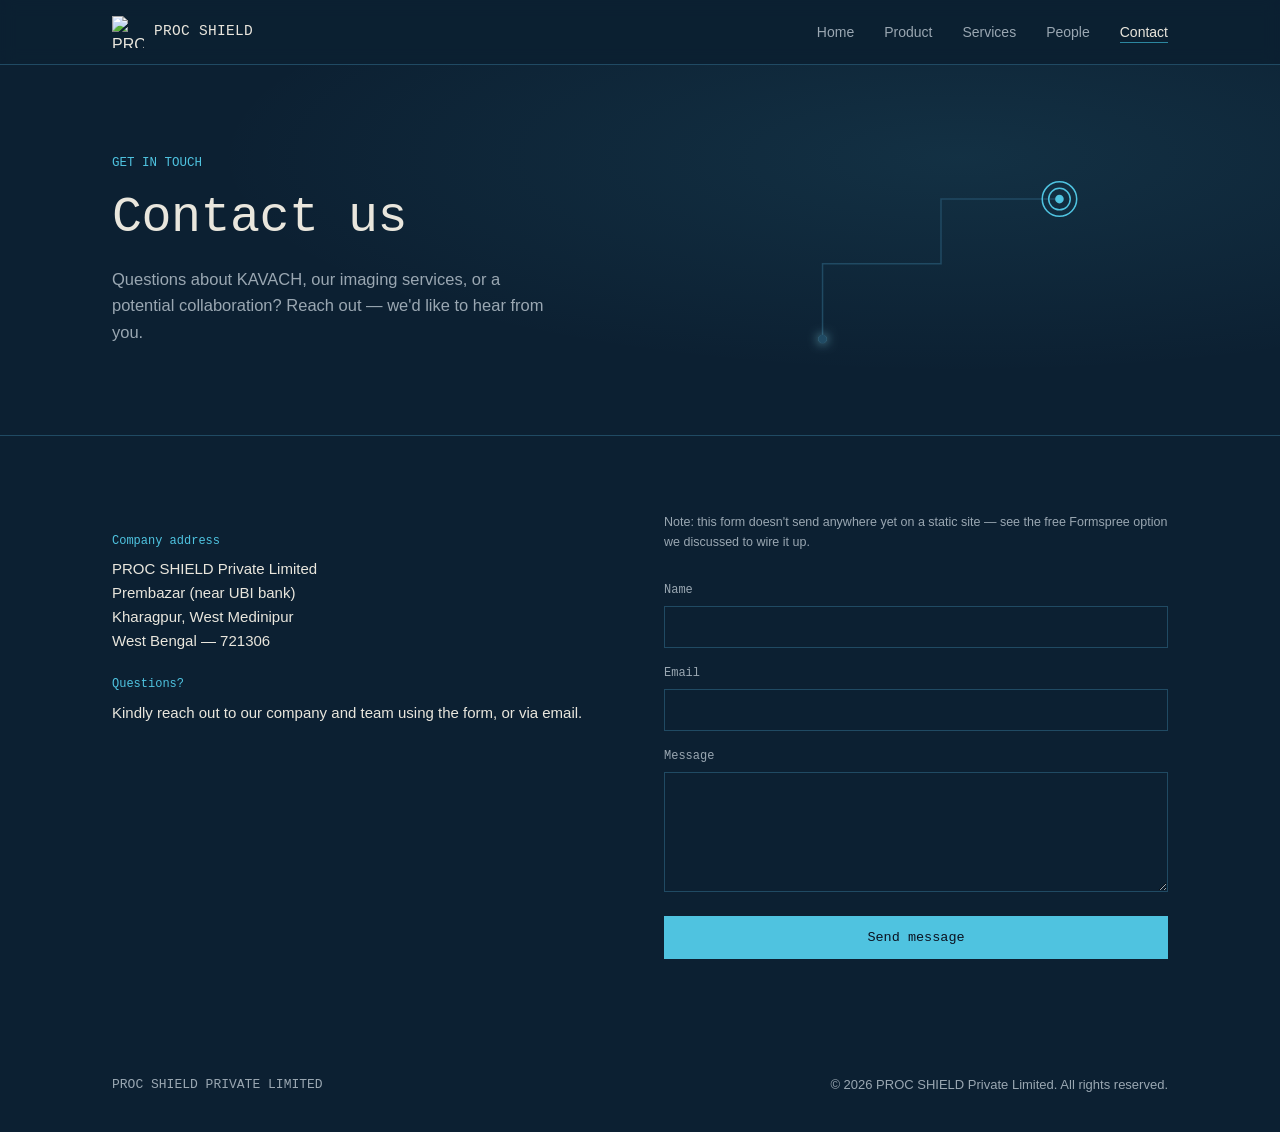
==== contact.html @ fbb2e70f "Add files via upload" ====
<!DOCTYPE html>
<html lang="en">
<head>
<meta charset="UTF-8">
<meta name="viewport" content="width=device-width, initial-scale=1.0">
<title>Contact — PROC SHIELD Private Limited</title>
<meta name="description" content="Get in touch with PROC SHIELD Private Limited, Kharagpur, West Bengal.">
<link rel="stylesheet" href="style.css">
</head>
<body class="page-contact">

<header>
  <nav class="wrap">
    <a href="index.html" class="logo"><img src="images/logo.jpg" alt="PROC SHIELD logo"><span>PROC&nbsp;SHIELD</span></a>
    <button class="navtoggle" id="navToggle" aria-expanded="false" aria-controls="navlinks">MENU</button>
    <ul class="navlinks" id="navlinks">
      <li><a href="index.html">Home</a></li>
      <li><a href="product.html">Product</a></li>
      <li><a href="services.html">Services</a></li>
      <li><a href="people.html">People</a></li>
      <li><a href="contact.html" class="active">Contact</a></li>
    </ul>
  </nav>
</header>

<main>

  <section class="hero" aria-label="Contact introduction" style="padding-bottom:60px;">
    <div class="hero-bg" aria-hidden="true"></div>
    <div class="wrap hero-grid">
      <div>
        <p class="eyebrow">GET IN TOUCH</p>
        <h1 class="headline">Contact us</h1>
        <p class="lede">Questions about KAVACH, our imaging services, or a potential collaboration? Reach out &mdash; we'd like to hear from you.</p>
      </div>
      <div class="hero-visual" aria-hidden="true">
        <svg viewBox="0 0 260 200" xmlns="http://www.w3.org/2000/svg" style="width:100%;height:auto;max-width:280px;margin:0 auto;display:block;">
          <path class="ct-trace" d="M20 170 L20 100 L130 100 L130 40 L240 40"/>
          <circle class="ct-dot" r="3.4" style="offset-path: path('M20 170 L20 100 L130 100 L130 40 L240 40');"/>
          <circle class="breathe" cx="240" cy="40" r="10"/>
          <circle class="breathe" cx="240" cy="40" r="16"/>
          <circle cx="240" cy="40" r="4" fill="var(--accent)"/>
          <circle cx="20" cy="170" r="4" fill="var(--panel-line)"/>
        </svg>
      </div>
    </div>
  </section>

  <section aria-label="Contact details" style="border-bottom:none;">
    <div class="wrap">
      <div class="contact-grid">
        <div class="reveal">
          <dl class="contact-info">
            <dt>Company address</dt>
            <dd>PROC SHIELD Private Limited<br>Prembazar (near UBI bank)<br>Kharagpur, West Medinipur<br>West Bengal &mdash; 721306</dd>
            <dt>Questions?</dt>
            <dd>Kindly reach out to our company and team using the form, or via email.</dd>
          </dl>
        </div>
        <form class="reveal" onsubmit="return false;">
          <p class="form-note">Note: this form doesn't send anywhere yet on a static site &mdash; see the free Formspree option we discussed to wire it up.</p>
          <div>
            <label for="name">Name</label>
            <input id="name" name="name" type="text" required>
          </div>
          <div>
            <label for="email">Email</label>
            <input id="email" name="email" type="email" required>
          </div>
          <div>
            <label for="message">Message</label>
            <textarea id="message" name="message" required></textarea>
          </div>
          <button type="submit" class="btn primary" style="cursor:pointer;">Send message</button>
        </form>
      </div>
    </div>
  </section>

</main>

<footer>
  <div class="wrap">
    <span class="flogo">PROC SHIELD PRIVATE LIMITED</span>
    <p>&copy; <span id="year"></span> PROC SHIELD Private Limited. All rights reserved.</p>
  </div>
</footer>

<script src="script.js"></script>
</body>
</html>
---- style.css ----
/* =========================================================
   PROC SHIELD — shared stylesheet
   Each page sets its own --bg / --panel / --accent variables
   via a body class (see bottom of this file) so every page
   keeps the same layout but reads as a distinct navy shade
   with its own accent color and its own hero animation.
   ========================================================= */

:root{
  --ink: #E9E6DD;
  --ink-dim: #9AA7B2;
  --radius: 2px;
  --mono: 'IBM Plex Mono', 'Space Mono', 'Courier New', monospace;
  --sans: 'Inter', -apple-system, BlinkMacSystemFont, 'Segoe UI', sans-serif;

  /* default (overridden per page below) */
  --bg: #0B1B2E;
  --panel: #12233A;
  --panel-line: #24384f;
  --accent: #C9A15A;
  --accent-dim: #8a733f;
  --signal: #5FB6D9;
}

*{ box-sizing: border-box; }
html{ scroll-behavior: smooth; }
body{
  margin:0;
  background: var(--bg);
  color: var(--ink);
  font-family: var(--sans);
  line-height: 1.6;
  -webkit-font-smoothing: antialiased;
  transition: background .3s ease;
}

@media (prefers-reduced-motion: reduce){
  *{ animation-duration: 0.001ms !important; animation-iteration-count: 1 !important; transition-duration: 0.001ms !important; scroll-behavior: auto !important; }
}

a{ color: inherit; }
img{ max-width: 100%; display:block; }
:focus-visible{ outline: 2px solid var(--signal); outline-offset: 3px; }

.wrap{ max-width: 1120px; margin: 0 auto; padding: 0 32px; }

/* ---------- fiducial corner marks (chip alignment marks) ---------- */
.die{ position: relative; border: 1px solid var(--panel-line); background: var(--panel); }
.die::before, .die::after, .die .corner-br, .die .corner-bl{
  content:""; position:absolute; width: 14px; height: 14px;
  border: 1.5px solid var(--accent-dim);
}
.die::before{ top:-1px; left:-1px; border-right:none; border-bottom:none; }
.die::after{ top:-1px; right:-1px; border-left:none; border-bottom:none; }
.die .corner-bl{ bottom:-1px; left:-1px; border-right:none; border-top:none; }
.die .corner-br{ bottom:-1px; right:-1px; border-left:none; border-top:none; }

/* ---------- nav ---------- */
header{
  position: sticky; top:0; z-index: 40;
  background: color-mix(in srgb, var(--bg) 88%, transparent);
  backdrop-filter: blur(8px);
  border-bottom: 1px solid var(--panel-line);
}
nav.wrap{ display:flex; align-items:center; justify-content:space-between; padding-top: 16px; padding-bottom: 16px; }
.logo{ display:flex; align-items:center; gap:10px; text-decoration:none; color: var(--ink); }
.logo img{ height: 32px; width: 32px; object-fit: contain; }
.logo span{ font-family: var(--mono); font-size: 14.5px; letter-spacing:0.02em; }
.navlinks{ display:flex; gap: 30px; list-style:none; margin:0; padding:0; }
.navlinks a{ font-size: 14px; text-decoration:none; color: var(--ink-dim); transition: color .2s ease; padding-bottom:2px; border-bottom: 1px solid transparent; }
.navlinks a:hover, .navlinks a.active{ color: var(--ink); border-bottom-color: var(--accent-dim); }
.navtoggle{ display:none; background:none; border:1px solid var(--panel-line); color:var(--ink); padding:8px 10px; font-family:var(--mono); }

@media (max-width: 760px){
  .navlinks{ position:absolute; top:100%; left:0; right:0; flex-direction:column; gap:0; background: var(--panel); border-bottom:1px solid var(--panel-line); max-height:0; overflow:hidden; }
  .navlinks.open{ max-height: 320px; }
  .navlinks li{ border-top:1px solid var(--panel-line); }
  .navlinks a{ display:block; padding: 16px 32px; border-bottom:none; }
  .navtoggle{ display:block; }
}

/* ---------- hero shell (shared skeleton, animation differs per page) ---------- */
.hero{ position: relative; overflow:hidden; padding: 88px 0 100px; border-bottom: 1px solid var(--panel-line); }
.hero-grid{ display:grid; grid-template-columns: 1.1fr 0.9fr; gap: 48px; align-items:center; position: relative; z-index: 2; }
@media (max-width: 860px){ .hero-grid{ grid-template-columns: 1fr; } .hero{ padding: 56px 0 64px; } }
.eyebrow{ font-family: var(--mono); font-size: 12.5px; color: var(--accent); margin: 0 0 16px; }
h1.headline{ font-family: var(--mono); font-weight: 500; font-size: clamp(30px, 4.6vw, 50px); line-height: 1.14; letter-spacing: -0.01em; margin: 0 0 20px; }
.hero p.lede{ font-size: 16.5px; color: var(--ink-dim); max-width: 48ch; margin: 0 0 30px; }
.cta-row{ display:flex; gap:16px; flex-wrap:wrap; }
.btn{ font-family: var(--mono); font-size: 13.5px; padding: 13px 22px; text-decoration:none; display:inline-block; border: 1px solid var(--accent-dim); color: var(--ink); transition: border-color .2s ease, background .2s ease, transform .2s ease; }
.btn.primary{ background: var(--accent); color:#0B1220; border-color:var(--accent); }
.btn.primary:hover{ transform: translateY(-2px); }
.btn.ghost:hover{ border-color: var(--ink-dim); }

.hero-visual{ position:relative; z-index:1; }
.hero-visual img{ border:1px solid var(--panel-line); }

/* ---------- section shell ---------- */
section{ padding: 80px 0; border-bottom: 1px solid var(--panel-line); }
.section-head{ margin-bottom: 44px; max-width: 64ch; }
.section-tag{ font-family: var(--mono); font-size: 12.5px; color: var(--accent); margin: 0 0 12px; }
h2{ font-family: var(--mono); font-weight: 500; font-size: clamp(23px, 3vw, 32px); margin: 0 0 14px; letter-spacing: -0.01em; }
.section-head p{ color: var(--ink-dim); font-size: 15.5px; max-width: 60ch; }

/* generic image-with-frame */
.framed{ padding: 10px; }
.framed img{ border:none; }
.caption{ font-family: var(--mono); font-size: 12px; color: var(--ink-dim); margin-top:10px; }

/* vision / mission (home) */
.vm-grid{ display:grid; grid-template-columns: 1fr 1fr; gap: 26px; }
@media (max-width: 780px){ .vm-grid{ grid-template-columns: 1fr; } }
.vm-card{ padding: 30px; }
.vm-card h3{ font-family: var(--mono); font-size: 13px; color: var(--accent); margin: 0 0 14px; }
.vm-card p{ color: var(--ink-dim); font-size: 15px; margin:0; }

/* two-col content block (product/services) */
.split{ display:grid; grid-template-columns: 0.9fr 1.1fr; gap: 44px; align-items:center; }
@media (max-width: 860px){ .split{ grid-template-columns: 1fr; } }
.split.rev{ grid-template-columns: 1.1fr 0.9fr; }
@media (max-width: 860px){ .split.rev{ grid-template-columns: 1fr; } }
.split h3{ font-family: var(--mono); font-size: 19px; margin:0 0 10px; }
.split .kicker{ font-family: var(--mono); font-size:12.5px; color:var(--accent); margin:0 0 10px; }
.split p{ color: var(--ink-dim); font-size: 15px; }
.feature-list{ list-style:none; margin: 20px 0 0; padding:0; display:grid; gap:10px; }
.feature-list li{ font-size: 14.5px; color: var(--ink); padding-left: 20px; position:relative; }
.feature-list li::before{ content:""; position:absolute; left:0; top:9px; width:8px; height:1.5px; background: var(--accent-dim); }

/* card grids (services list, people) */
.grid-2{ display:grid; grid-template-columns: repeat(2, 1fr); gap: 20px; }
.grid-3{ display:grid; grid-template-columns: repeat(3, 1fr); gap: 20px; }
@media (max-width: 860px){ .grid-3{ grid-template-columns: repeat(2,1fr); } }
@media (max-width: 780px){ .grid-2{ grid-template-columns: 1fr; } }
@media (max-width: 560px){ .grid-3{ grid-template-columns: 1fr; } }

.card{ padding: 26px; transition: transform .25s ease, border-color .25s ease; }
.card:hover{ transform: translateY(-4px); border-color: var(--accent-dim); }
.card-num{ font-family: var(--mono); font-size: 12px; color: var(--ink-dim); display:block; margin-bottom:12px; }
.card h3{ font-family: var(--mono); font-size: 15.5px; margin: 0 0 10px; font-weight:500; }
.card p{ font-size: 14px; color: var(--ink-dim); margin:0; }
.card ul{ margin: 10px 0 0; padding-left: 18px; color: var(--ink-dim); font-size: 13.5px; }
.card ul li{ margin-bottom: 4px; }

/* people */
.person{ padding: 0; overflow:hidden; text-align:left; }
.person .photo{ position:relative; overflow:hidden; aspect-ratio: 4/3; }
.person .photo img{ width:100%; height:100%; object-fit:cover; border:none; transition: transform .5s ease; }
.person:hover .photo img{ transform: scale(1.06); }
.person .body{ padding: 20px; }
.person h3{ font-size: 15px; margin: 0 0 4px; }
.person .role{ font-family: var(--mono); font-size:11.5px; color: var(--accent); margin:0 0 8px; }
.person p.bio{ font-size: 13.5px; color: var(--ink-dim); margin:0; }
.people-kicker{ font-family: var(--mono); font-size: 13px; color: var(--ink-dim); margin: 0 0 20px; letter-spacing: .06em; }

/* contact */
.contact-grid{ display:grid; grid-template-columns: 1fr 1fr; gap: 48px; }
@media (max-width: 780px){ .contact-grid{ grid-template-columns: 1fr; } }
.contact-info dt{ font-family: var(--mono); font-size:12px; color: var(--accent); margin-top:22px; }
.contact-info dt:first-child{ margin-top:0; }
.contact-info dd{ margin:6px 0 0; color: var(--ink); font-size: 15px; }
form{ display:grid; gap: 16px; }
label{ font-family: var(--mono); font-size: 12px; color: var(--ink-dim); display:block; margin-bottom:6px; }
input, textarea{ width:100%; background: var(--bg); border: 1px solid var(--panel-line); color: var(--ink); padding: 12px 14px; font-family: var(--sans); font-size:14.5px; transition: border-color .2s ease; }
input:focus, textarea:focus{ border-color: var(--accent-dim); outline:none; }
textarea{ min-height: 120px; resize: vertical; }
.form-note{ font-size: 12.5px; color: var(--ink-dim); margin-top: -4px; }

footer{ padding: 36px 0; }
footer .wrap{ display:flex; justify-content:space-between; flex-wrap:wrap; gap:12px; }
footer p{ font-size: 13px; color: var(--ink-dim); margin:0; }
footer .flogo{ font-family: var(--mono); font-size:13px; color: var(--ink-dim); }

/* scroll reveal utility */
.reveal{ opacity:0; transform: translateY(14px); transition: opacity .6s ease, transform .6s ease; }
.reveal.in{ opacity:1; transform:none; }

/* =========================================================
   PER-PAGE THEME + HERO ANIMATION
   ========================================================= */

/* ---- HOME: deep navy, gold accent, circuit-trace draw + pulse ---- */
body.page-home{
  --bg:#0B1B2E; --panel:#12233A; --panel-line:#243a54; --accent:#C9A15A; --accent-dim:#8a733f; --signal:#5FB6D9;
}
.page-home .hero-bg{ position:absolute; inset:0; background: radial-gradient(ellipse at 72% 18%, rgba(201,161,90,0.10), transparent 60%); z-index:0; }
.page-home .trace{ fill:none; stroke: var(--panel-line); stroke-width:1.4; }
.page-home .trace.draw{ stroke: var(--accent-dim); stroke-dasharray: 600; stroke-dashoffset: 600; animation: hmDraw 2.4s ease-out forwards; }
.page-home .trace.draw.delay1{ animation-delay:.22s; }
.page-home .trace.draw.delay2{ animation-delay:.44s; }
.page-home .trace.draw.delay3{ animation-delay:.66s; }
@keyframes hmDraw{ to{ stroke-dashoffset:0; } }
.page-home .pad{ fill: var(--panel-line); }
.page-home .pad.lit{ fill: var(--accent-dim); }
.page-home .pulse-dot{ fill: var(--signal); filter: drop-shadow(0 0 4px var(--signal)); }
@supports (offset-path: path('M0 0')){
  .page-home .pulse-dot{ animation: hmPulse 4.2s linear infinite; animation-delay: 2.2s; }
}
@keyframes hmPulse{ 0%{ offset-distance:0%; opacity:0; } 5%{ opacity:1; } 92%{ opacity:1; } 100%{ offset-distance:100%; opacity:0; } }

/* ---- PRODUCT: navy-teal, teal accent (matches real logo), oscilloscope sweep ---- */
body.page-product{
  --bg:#0A2230; --panel:#0F2E3E; --panel-line:#1E4456; --accent:#3FC9B4; --accent-dim:#25806f; --signal:#7FE3D0;
}
.page-product .hero-bg{ position:absolute; inset:0; background: radial-gradient(ellipse at 20% 15%, rgba(63,201,180,0.10), transparent 55%); z-index:0; }
.page-product .scope-grid line{ stroke: var(--panel-line); stroke-width:1; }
.page-product .scope-wave{ fill:none; stroke: var(--accent); stroke-width:2; filter: drop-shadow(0 0 4px rgba(63,201,180,0.6)); }
.page-product .scope-wave.w1{ stroke-dasharray: 900; stroke-dashoffset: 900; animation: pdSweep 3.2s linear infinite; }
.page-product .scope-wave.w2{ stroke: var(--signal); opacity:.5; stroke-dasharray: 900; stroke-dashoffset: 900; animation: pdSweep 3.2s linear infinite; animation-delay: -1.6s; }
@keyframes pdSweep{ 0%{ stroke-dashoffset: 900; } 60%{ stroke-dashoffset: 0; } 100%{ stroke-dashoffset: -900; } }
.page-product .scanline{ position:absolute; left:0; right:0; height: 2px; background: linear-gradient(90deg, transparent, var(--accent), transparent); opacity:.5; animation: pdScan 3s ease-in-out infinite; }
@keyframes pdScan{ 0%,100%{ top: 8%; } 50%{ top: 88%; } }

/* ---- SERVICES: indigo-navy, amber accent, SEM scanning beam ---- */
body.page-services{
  --bg:#141B36; --panel:#1B2447; --panel-line:#2E3A66; --accent:#D9A24B; --accent-dim:#93701f; --signal:#E8C27A;
}
.page-services .hero-bg{ position:absolute; inset:0; background: radial-gradient(ellipse at 80% 20%, rgba(217,162,75,0.10), transparent 55%); z-index:0; }
.page-services .beam-frame{ position:relative; overflow:hidden; }
.page-services .beam{ position:absolute; left:0; right:0; height: 34%; background: linear-gradient(180deg, transparent, rgba(217,162,75,0.22), transparent); animation: svBeam 3.6s ease-in-out infinite; }
@keyframes svBeam{ 0%{ top:-40%; } 100%{ top:100%; } }
.page-services .grain-dot{ fill: var(--panel-line); }
.page-services .grain-dot.lit{ fill: var(--accent-dim); opacity:.8; animation: svFlicker 2.4s ease-in-out infinite; }
@keyframes svFlicker{ 0%,100%{ opacity:.3; } 50%{ opacity:.9; } }

/* ---- PEOPLE: slate navy, soft blue accent, staggered rise + glow ring ---- */
body.page-people{
  --bg:#10233A; --panel:#16304C; --panel-line:#284768; --accent:#7FB8E8; --accent-dim:#3E6E96; --signal:#A9D4F5;
}
.page-people .hero-bg{ position:absolute; inset:0; background: radial-gradient(ellipse at 30% 20%, rgba(127,184,232,0.10), transparent 55%); z-index:0; }
.page-people .ring{ fill:none; stroke: var(--accent-dim); stroke-width:1; opacity:.5; animation: plRing 3.6s ease-out infinite; transform-origin: center; }
.page-people .ring.r2{ animation-delay: 1.2s; }
.page-people .ring.r3{ animation-delay: 2.4s; }
@keyframes plRing{ 0%{ transform: scale(.7); opacity:.6; } 100%{ transform: scale(1.5); opacity:0; } }
.page-people .grid-3 .person{ opacity:0; transform: translateY(16px); transition: opacity .55s ease, transform .55s ease; }
.page-people .grid-3 .person.in{ opacity:1; transform:none; }

/* ---- CONTACT: deep navy-teal, teal accent, breathing signal + traveling dot ---- */
body.page-contact{
  --bg:#0C2032; --panel:#123045; --panel-line:#204a63; --accent:#4FC3E0; --accent-dim:#2C87A0; --signal:#8FE0F2;
}
.page-contact .hero-bg{ position:absolute; inset:0; background: radial-gradient(ellipse at 75% 25%, rgba(79,195,224,0.10), transparent 55%); z-index:0; }
.page-contact .breathe{ fill:none; stroke: var(--accent); stroke-width:1.4; animation: ctBreathe 2.8s ease-in-out infinite; transform-origin: center; }
@keyframes ctBreathe{ 0%,100%{ opacity:.35; transform: scale(1); } 50%{ opacity:1; transform: scale(1.08); } }
.page-contact .ct-trace{ fill:none; stroke: var(--panel-line); stroke-width:1.4; }
.page-contact .ct-dot{ fill: var(--signal); filter: drop-shadow(0 0 5px var(--signal)); }
@supports (offset-path: path('M0 0')){
  .page-contact .ct-dot{ animation: ctMove 3.4s linear infinite; }
}
@keyframes ctMove{ 0%{ offset-distance:0%; opacity:0; } 8%{ opacity:1; } 90%{ opacity:1; } 100%{ offset-distance:100%; opacity:0; } }
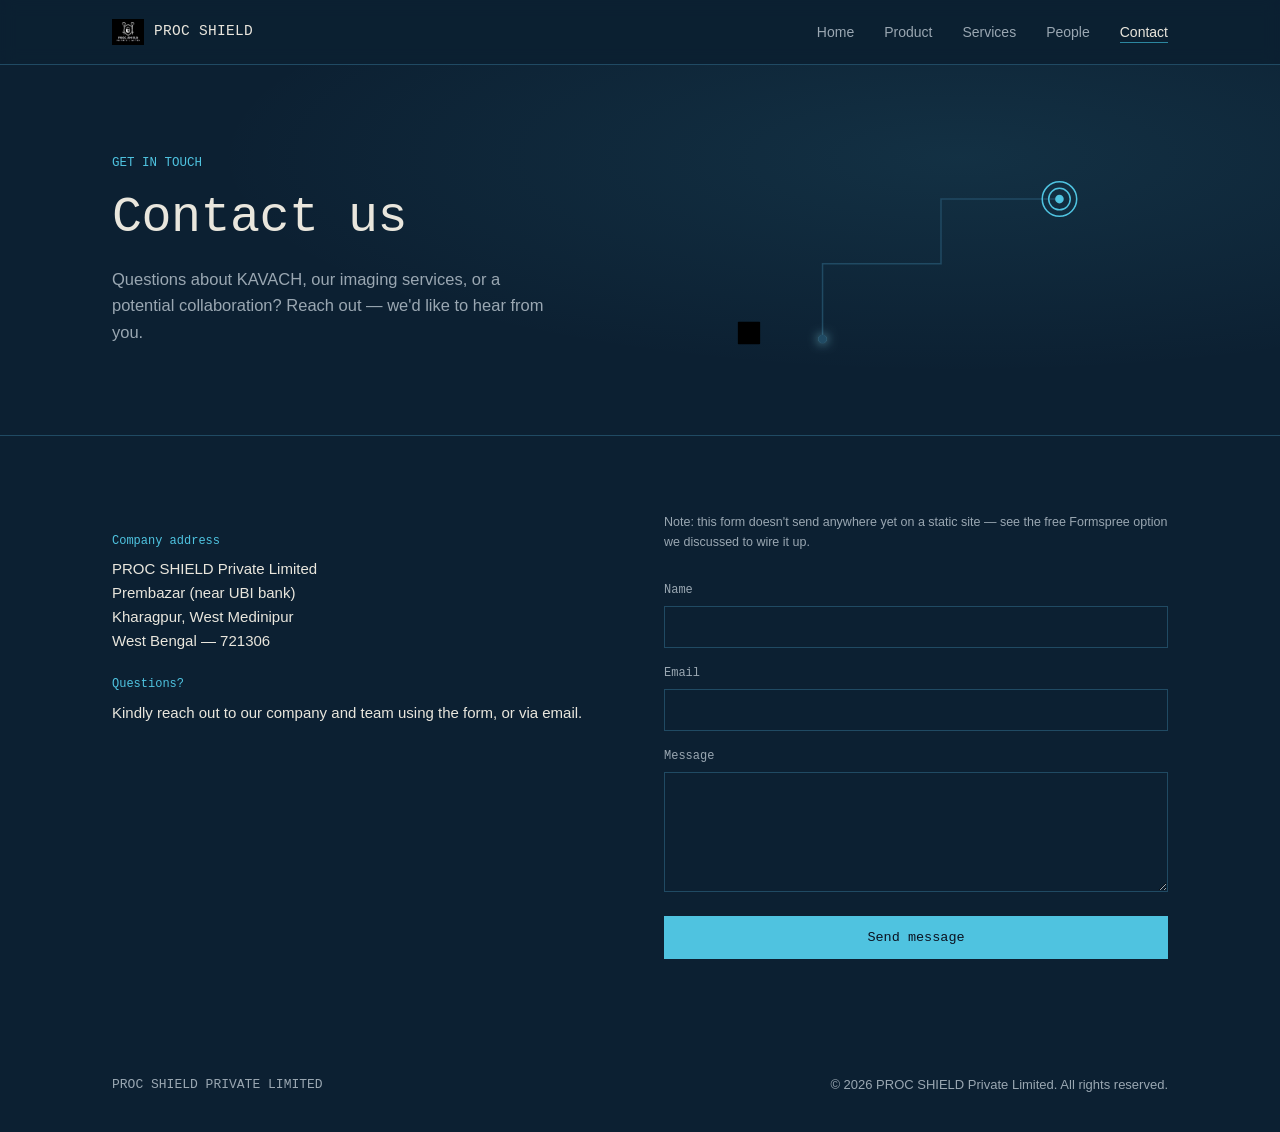
==== commit 76b4735f: "Update contact.html" ====
--- a/contact.html
+++ b/contact.html
@@ -41,6 +41,17 @@
           <circle class="breathe" cx="240" cy="40" r="16"/>
           <circle cx="240" cy="40" r="4" fill="var(--accent)"/>
           <circle cx="20" cy="170" r="4" fill="var(--panel-line)"/>
+        </svg>
+        <svg class="chip-anim" viewBox="0 0 70 70" width="52" height="52" aria-hidden="true" style="position:absolute; left:2%; bottom:6%;">
+          <rect class="chip-body" x="20" y="20" width="30" height="30" rx="1"/>
+          <rect class="chip-core" x="27" y="27" width="16" height="16"/>
+          <rect class="core-pulse" x="24" y="24" width="22" height="22"/>
+          <g>
+            <line class="pin on d2" x1="0" y1="35" x2="20" y2="35"/>
+            <line class="pin on d4" x1="50" y1="35" x2="70" y2="35"/>
+            <line class="pin on d1" x1="35" y1="0" x2="35" y2="20"/>
+            <line class="pin on d3" x1="35" y1="50" x2="35" y2="70"/>
+          </g>
         </svg>
       </div>
     </div>
--- a/style.css
+++ b/style.css
@@ -104,7 +104,7 @@
 
 /* generic image-with-frame */
 .framed{ padding: 10px; }
-.framed img{ border:none; }
+.framed img{ border:none; width:100%; height:auto; }
 .caption{ font-family: var(--mono); font-size: 12px; color: var(--ink-dim); margin-top:10px; }
 
 /* vision / mission (home) */
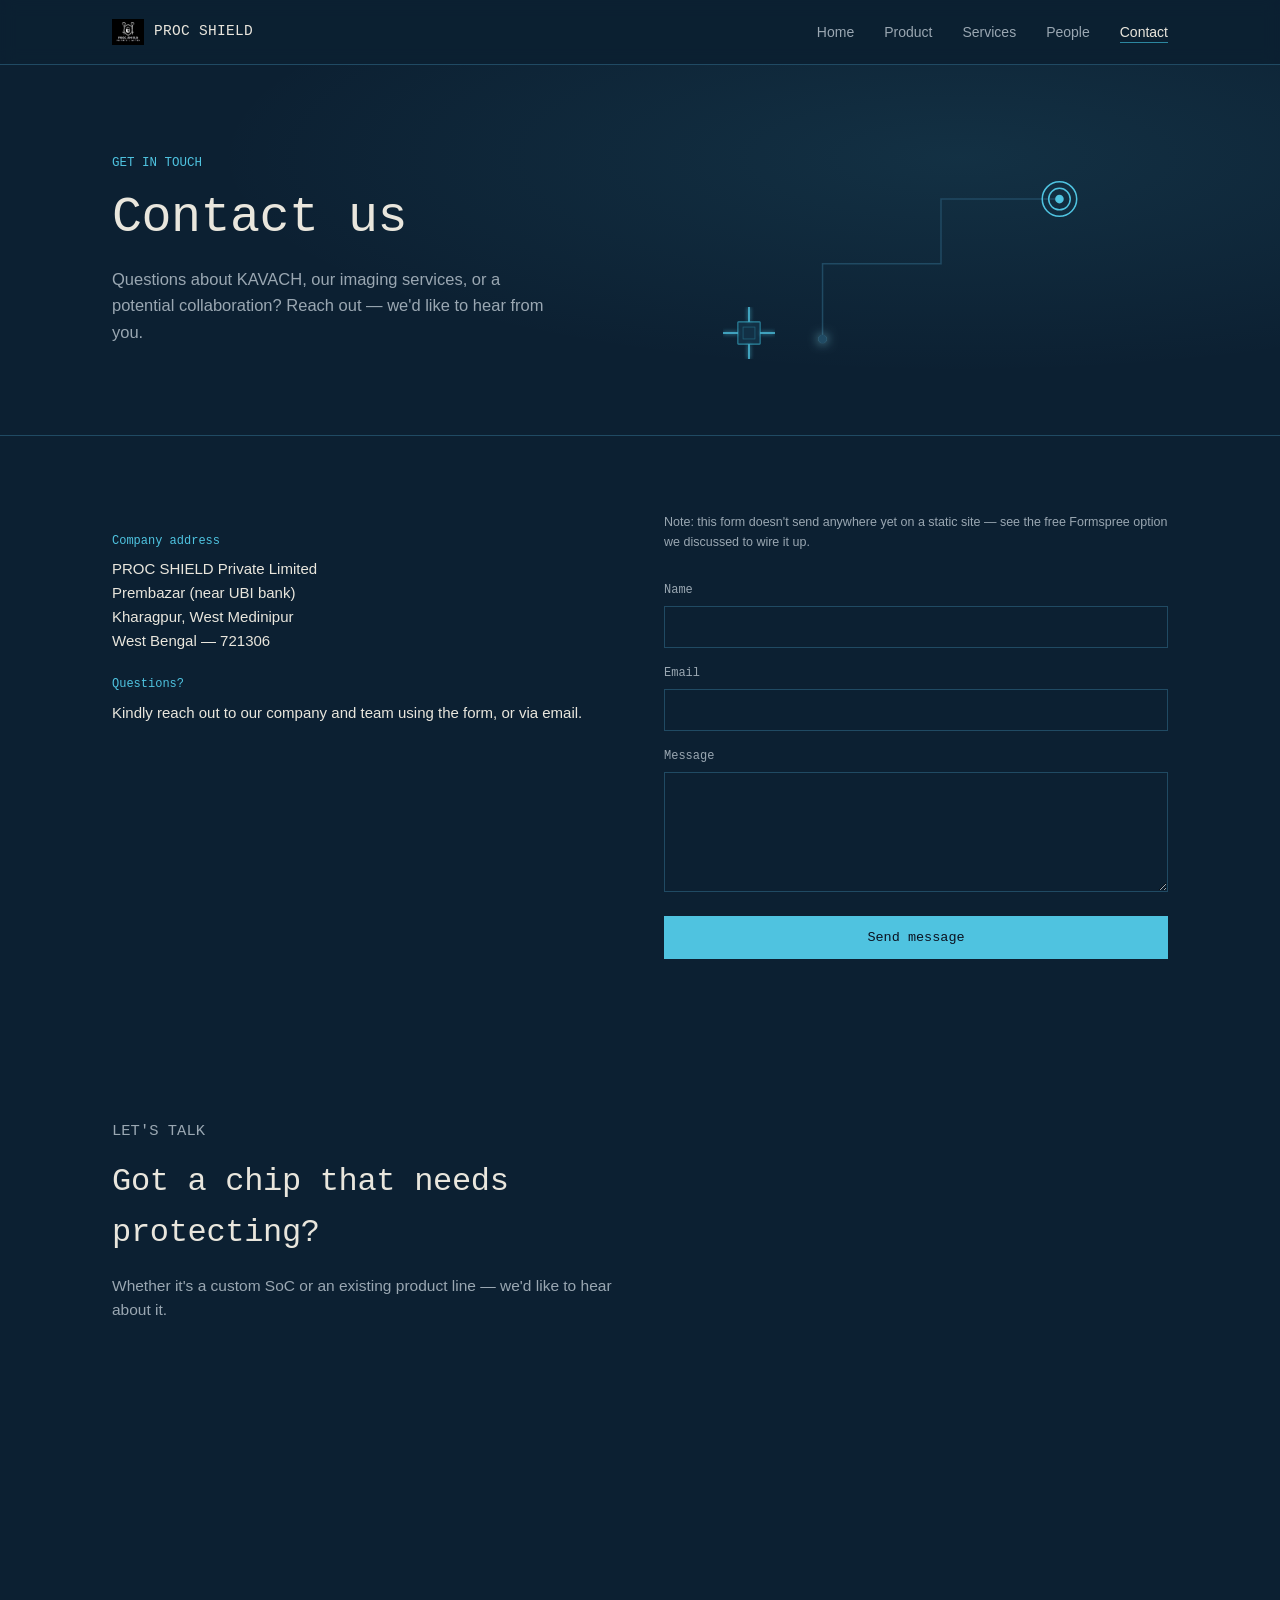
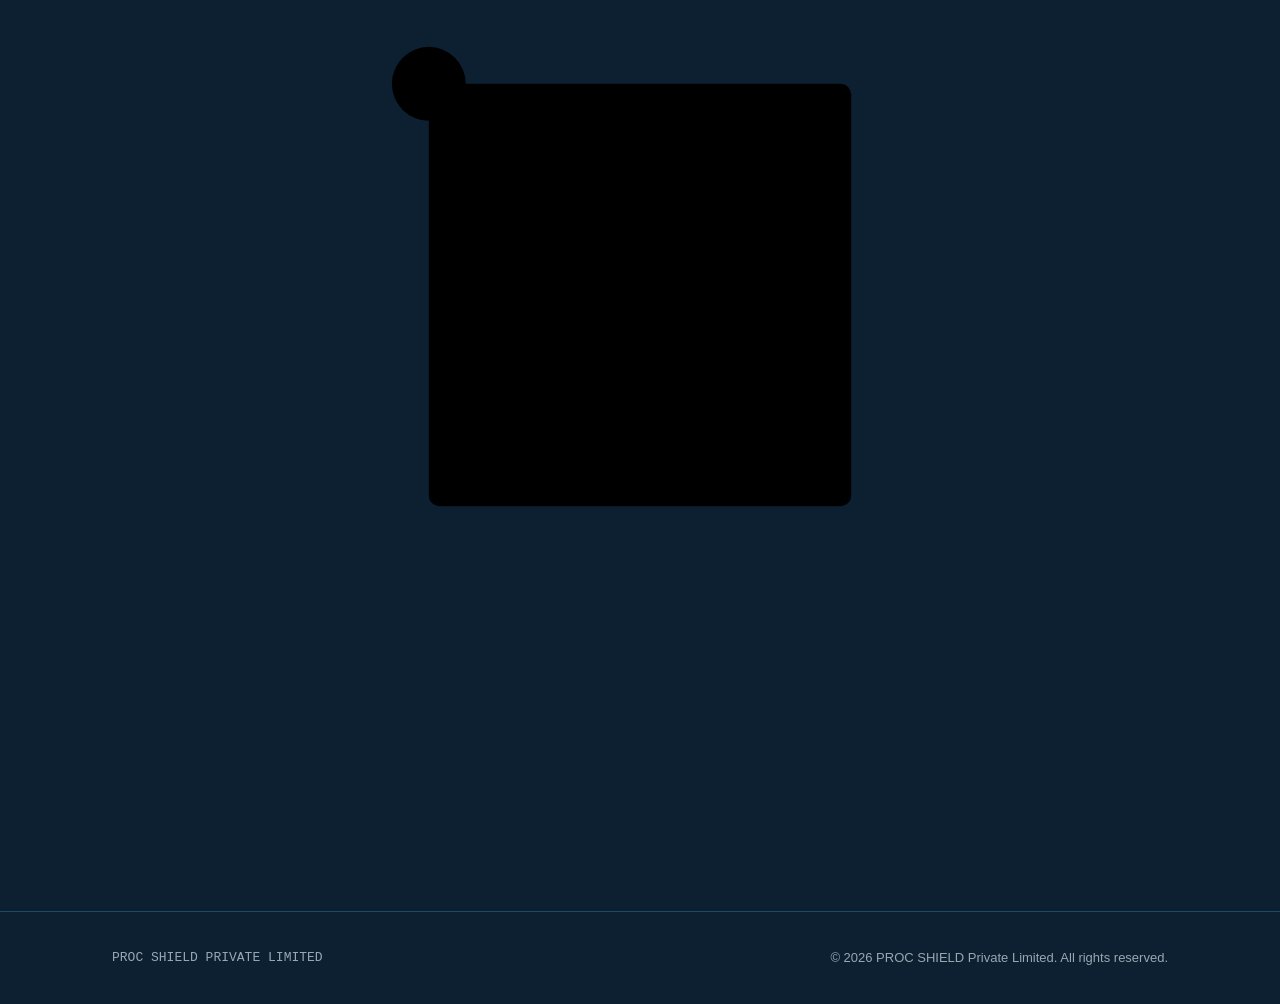
==== commit bac53f29: "Update contact.html" ====
--- a/contact.html
+++ b/contact.html
@@ -88,6 +88,52 @@
     </div>
   </section>
 
+  <section class="big-chip-band" aria-label="Got a chip that needs protecting?">
+    <div class="wrap">
+      <div class="section-head reveal">
+        <p class="section-tag">LET'S TALK</p>
+        <h2>Got a chip that needs protecting?</h2>
+        <p>Whether it's a custom SoC or an existing product line — we'd like to hear about it.</p>
+      </div>
+      <div class="big-chip-wrap lg reveal">
+        <div class="big-chip-ring"></div>
+        <div class="big-chip-ring r2"></div>
+        <div class="big-chip">
+          <svg viewBox="0 0 200 200" aria-hidden="true">
+            <rect class="chip-body" x="60" y="60" width="80" height="80" rx="2"/>
+            <circle class="notch" cx="60" cy="60" r="7"/>
+            <rect class="chip-core" x="76" y="76" width="48" height="48"/>
+            <rect class="chip-core-glow" x="80" y="80" width="40" height="40"/>
+            <line class="bpin on" style="animation-delay:0.0s" x1="65" y1="20" x2="65" y2="60"/>
+            <line class="bpin on" style="animation-delay:0.08s" x1="79" y1="20" x2="79" y2="60"/>
+            <line class="bpin on" style="animation-delay:0.16s" x1="93" y1="20" x2="93" y2="60"/>
+            <line class="bpin on" style="animation-delay:0.24s" x1="107" y1="20" x2="107" y2="60"/>
+            <line class="bpin on" style="animation-delay:0.32s" x1="121" y1="20" x2="121" y2="60"/>
+            <line class="bpin on" style="animation-delay:0.4s" x1="135" y1="20" x2="135" y2="60"/>
+            <line class="bpin on" style="animation-delay:0.48s" x1="65" y1="140" x2="65" y2="180"/>
+            <line class="bpin on" style="animation-delay:0.56s" x1="79" y1="140" x2="79" y2="180"/>
+            <line class="bpin on" style="animation-delay:0.64s" x1="93" y1="140" x2="93" y2="180"/>
+            <line class="bpin on" style="animation-delay:0.72s" x1="107" y1="140" x2="107" y2="180"/>
+            <line class="bpin on" style="animation-delay:0.8s" x1="121" y1="140" x2="121" y2="180"/>
+            <line class="bpin on" style="animation-delay:0.88s" x1="135" y1="140" x2="135" y2="180"/>
+            <line class="bpin on" style="animation-delay:0.96s" x1="20" y1="65" x2="60" y2="65"/>
+            <line class="bpin on" style="animation-delay:1.04s" x1="20" y1="79" x2="60" y2="79"/>
+            <line class="bpin on" style="animation-delay:1.12s" x1="20" y1="93" x2="60" y2="93"/>
+            <line class="bpin on" style="animation-delay:1.2s" x1="20" y1="107" x2="60" y2="107"/>
+            <line class="bpin on" style="animation-delay:1.28s" x1="20" y1="121" x2="60" y2="121"/>
+            <line class="bpin on" style="animation-delay:1.36s" x1="20" y1="135" x2="60" y2="135"/>
+            <line class="bpin on" style="animation-delay:1.44s" x1="140" y1="65" x2="180" y2="65"/>
+            <line class="bpin on" style="animation-delay:1.52s" x1="140" y1="79" x2="180" y2="79"/>
+            <line class="bpin on" style="animation-delay:1.6s" x1="140" y1="93" x2="180" y2="93"/>
+            <line class="bpin on" style="animation-delay:1.68s" x1="140" y1="107" x2="180" y2="107"/>
+            <line class="bpin on" style="animation-delay:1.76s" x1="140" y1="121" x2="180" y2="121"/>
+            <line class="bpin on" style="animation-delay:1.84s" x1="140" y1="135" x2="180" y2="135"/>
+          </svg>
+        </div>
+      </div>
+    </div>
+  </section>
+
 </main>
 
 <footer>
--- a/style.css
+++ b/style.css
@@ -170,6 +170,51 @@
 footer p{ font-size: 13px; color: var(--ink-dim); margin:0; }
 footer .flogo{ font-family: var(--mono); font-size:13px; color: var(--ink-dim); }
 
+/* ---------- ambient fiducial glow (chip alignment marks, site-wide) ---------- */
+.die::before, .die::after, .die .corner-bl, .die .corner-br{
+  animation: dieGlow 4.4s ease-in-out infinite;
+}
+.die::after{ animation-delay: .5s; }
+.die .corner-bl{ animation-delay: 1s; }
+.die .corner-br{ animation-delay: 1.5s; }
+@keyframes dieGlow{
+  0%,100%{ border-color: var(--accent-dim); opacity:.55; }
+  50%{ border-color: var(--accent); opacity:1; }
+}
+
+/* ---------- reusable animated IC chip icon ---------- */
+.chip-anim .chip-body{ fill: var(--panel); stroke: var(--accent-dim); stroke-width:1.5; }
+.chip-anim .chip-core{ fill:none; stroke: var(--accent-dim); stroke-width:1; opacity:.6; }
+.chip-anim .pin{ stroke: var(--panel-line); stroke-width:2; }
+.chip-anim .pin.on{ stroke: var(--accent); filter: drop-shadow(0 0 3px var(--accent)); animation: pinFlash 2.6s ease-in-out infinite; }
+.chip-anim .pin.on.d1{ animation-delay:.15s; }
+.chip-anim .pin.on.d2{ animation-delay:.3s; }
+.chip-anim .pin.on.d3{ animation-delay:.45s; }
+.chip-anim .pin.on.d4{ animation-delay:.6s; }
+.chip-anim .pin.on.d5{ animation-delay:.75s; }
+.chip-anim .core-pulse{ fill:none; stroke: var(--accent); stroke-width:1; opacity:0; animation: coreBlip 2.6s ease-in-out infinite; }
+@keyframes pinFlash{ 0%,100%{ opacity:.35; } 50%{ opacity:1; } }
+@keyframes coreBlip{ 0%,100%{ opacity:0; } 50%{ opacity:.9; } }
+
+/* ---------- wafer-grid drift (services hero, layered behind the beam) ---------- */
+.wafer-grid{ position:absolute; inset:-20%; opacity:.16; z-index:0; animation: waferDrift 22s linear infinite; }
+.wafer-grid line{ stroke: var(--accent-dim); stroke-width:1; }
+@keyframes waferDrift{ 0%{ transform: translate(0,0); } 100%{ transform: translate(-40px,-40px); } }
+
+/* ---------- pin-glow hover ring (people photos) ---------- */
+.person .photo{ position:relative; }
+.person .photo::before{
+  content:""; position:absolute; inset:6px; border: 1px dashed var(--accent);
+  opacity:0; transition: opacity .3s ease; pointer-events:none;
+}
+.person:hover .photo::before{ opacity:.7; }
+.person .photo .pin-mark{ position:absolute; width:6px; height:6px; background: var(--accent); opacity:0; transition: opacity .3s ease, transform .3s ease; box-shadow: 0 0 6px 1px var(--accent); }
+.person:hover .photo .pin-mark{ opacity:1; }
+.person .photo .pin-mark.tl{ top:-3px; left:-3px; }
+.person .photo .pin-mark.tr{ top:-3px; right:-3px; transition-delay:.05s; }
+.person .photo .pin-mark.bl{ bottom:-3px; left:-3px; transition-delay:.1s; }
+.person .photo .pin-mark.br{ bottom:-3px; right:-3px; transition-delay:.15s; }
+
 /* scroll reveal utility */
 .reveal{ opacity:0; transform: translateY(14px); transition: opacity .6s ease, transform .6s ease; }
 .reveal.in{ opacity:1; transform:none; }
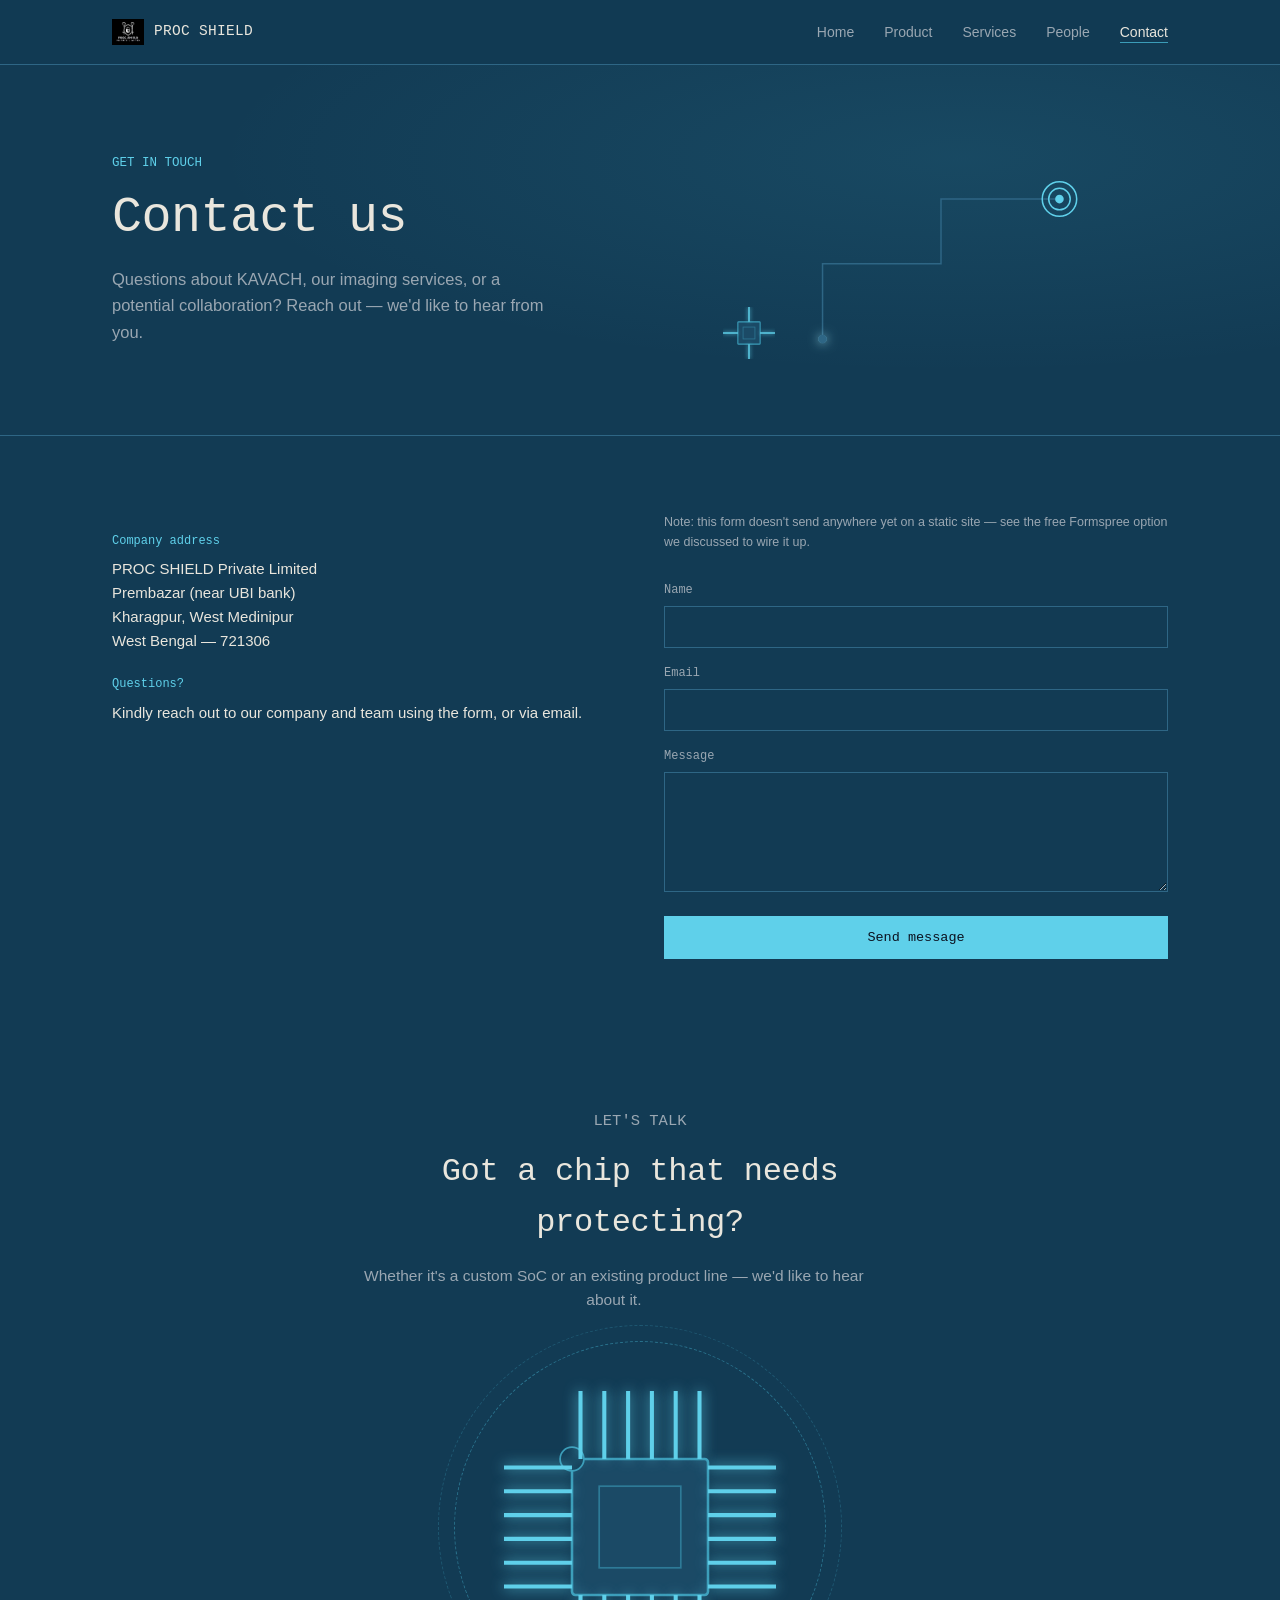
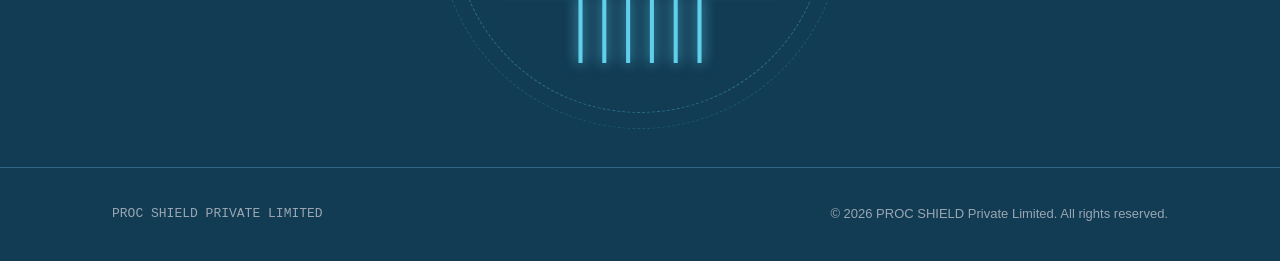
==== commit cceca83c: "Update contact.html" ====
--- a/contact.html
+++ b/contact.html
@@ -27,6 +27,16 @@
 
   <section class="hero" aria-label="Contact introduction" style="padding-bottom:60px;">
     <div class="hero-bg" aria-hidden="true"></div>
+    <div class="shield-wrap" style="position:absolute; top:20px; right:5%; z-index:1;" aria-hidden="true">
+      <svg viewBox="0 0 100 115">
+        <defs><clipPath id="shieldClipContact"><path d="M50 5 L92 22 L92 55 C92 82 72 100 50 112 C28 100 8 82 8 55 L8 22 Z"/></clipPath></defs>
+        <path class="shield-outline" d="M50 5 L92 22 L92 55 C92 82 72 100 50 112 C28 100 8 82 8 55 L8 22 Z"/>
+        <g clip-path="url(#shieldClipContact)"><rect class="shield-scan" x="0" y="-40" width="100" height="40"/></g>
+        <rect class="shield-lock-glow" x="30" y="42" width="40" height="38"/>
+        <rect class="shield-lock-body" x="38" y="55" width="24" height="20" rx="2"/>
+        <path class="shield-lock-shackle" d="M42 55 v-8 a8 8 0 0 1 16 0 v8"/>
+      </svg>
+    </div>
     <div class="wrap hero-grid">
       <div>
         <p class="eyebrow">GET IN TOUCH</p>
--- a/style.css
+++ b/style.css
@@ -196,10 +196,16 @@
 @keyframes pinFlash{ 0%,100%{ opacity:.35; } 50%{ opacity:1; } }
 @keyframes coreBlip{ 0%,100%{ opacity:0; } 50%{ opacity:.9; } }
 
-/* ---------- wafer-grid drift (services hero, layered behind the beam) ---------- */
-.wafer-grid{ position:absolute; inset:-20%; opacity:.16; z-index:0; animation: waferDrift 22s linear infinite; }
-.wafer-grid line{ stroke: var(--accent-dim); stroke-width:1; }
-@keyframes waferDrift{ 0%{ transform: translate(0,0); } 100%{ transform: translate(-40px,-40px); } }
+/* ---------- wafer-grid drift (services hero) — seamless tiling, never runs out ---------- */
+.wafer-grid{
+  position:absolute; inset:0; z-index:0; opacity:.14; pointer-events:none;
+  background-image:
+    linear-gradient(var(--accent-dim) 1px, transparent 1px),
+    linear-gradient(90deg, var(--accent-dim) 1px, transparent 1px);
+  background-size: 34px 34px;
+  animation: waferDrift 16s linear infinite;
+}
+@keyframes waferDrift{ from{ background-position: 0 0; } to{ background-position: 34px 34px; } }
 
 /* ---------- pin-glow hover ring (people photos) ---------- */
 .person .photo{ position:relative; }
@@ -215,7 +221,26 @@
 .person .photo .pin-mark.bl{ bottom:-3px; left:-3px; transition-delay:.1s; }
 .person .photo .pin-mark.br{ bottom:-3px; right:-3px; transition-delay:.15s; }
 
-/* scroll reveal utility */
+/* ---------- BIG showcase chip (large, obviously an IC, one per page) ---------- */
+.big-chip-band{ padding: 70px 0; text-align:center; }
+.big-chip-band .section-tag, .big-chip-band h2{ text-align:center; margin-left:auto; margin-right:auto; }
+.big-chip-band .section-head{ margin-left:auto; margin-right:auto; text-align:center; }
+.big-chip-wrap{ position:relative; width:240px; height:240px; margin: 34px auto 0; }
+.big-chip-wrap.lg{ width:340px; height:340px; }
+.big-chip-ring{
+  position:absolute; inset:-16px; border:1.5px dashed var(--accent-dim);
+  border-radius:50%; opacity:.55; animation: bigRingSpin 16s linear infinite;
+}
+.big-chip-ring.r2{ inset:-32px; opacity:.3; animation-duration: 26s; animation-direction: reverse; }
+@keyframes bigRingSpin{ to{ transform: rotate(360deg); } }
+.big-chip svg{ width:100%; height:100%; }
+.big-chip .chip-body{ fill: var(--panel); stroke: var(--accent-dim); stroke-width:1.5; }
+.big-chip .chip-core{ fill:none; stroke: var(--accent-dim); stroke-width:1; opacity:.6; }
+.big-chip .chip-core-glow{ fill: var(--accent); opacity:0; animation: bigCoreGlow 3.2s ease-in-out infinite; }
+@keyframes bigCoreGlow{ 0%,100%{ opacity:.05; } 50%{ opacity:.5; } }
+.big-chip .notch{ fill: var(--bg); stroke: var(--accent-dim); stroke-width:1; }
+.big-chip .bpin{ stroke: var(--panel-line); stroke-width:2.4; }
+.big-chip .bpin.on{ stroke: var(--accent); filter: drop-shadow(0 0 4px var(--accent)); animation: pinFlash 2.4s ease-in-out infinite; }
 .reveal{ opacity:0; transform: translateY(14px); transition: opacity .6s ease, transform .6s ease; }
 .reveal.in{ opacity:1; transform:none; }
 
@@ -269,7 +294,7 @@
 
 /* ---- PEOPLE: slate navy, soft blue accent, staggered rise + glow ring ---- */
 body.page-people{
-  --bg:#10233A; --panel:#16304C; --panel-line:#284768; --accent:#7FB8E8; --accent-dim:#3E6E96; --signal:#A9D4F5;
+  --bg:#1C3A5C; --panel:#25476B; --panel-line:#3A5E82; --accent:#8FC2EF; --accent-dim:#5688B3; --signal:#B7DBF8;
 }
 .page-people .hero-bg{ position:absolute; inset:0; background: radial-gradient(ellipse at 30% 20%, rgba(127,184,232,0.10), transparent 55%); z-index:0; }
 .page-people .ring{ fill:none; stroke: var(--accent-dim); stroke-width:1; opacity:.5; animation: plRing 3.6s ease-out infinite; transform-origin: center; }
@@ -281,7 +306,7 @@
 
 /* ---- CONTACT: deep navy-teal, teal accent, breathing signal + traveling dot ---- */
 body.page-contact{
-  --bg:#0C2032; --panel:#123045; --panel-line:#204a63; --accent:#4FC3E0; --accent-dim:#2C87A0; --signal:#8FE0F2;
+  --bg:#123B54; --panel:#1B4A66; --panel-line:#2E6685; --accent:#5FD0EA; --accent-dim:#3B9CB8; --signal:#9FE6F5;
 }
 .page-contact .hero-bg{ position:absolute; inset:0; background: radial-gradient(ellipse at 75% 25%, rgba(79,195,224,0.10), transparent 55%); z-index:0; }
 .page-contact .breathe{ fill:none; stroke: var(--accent); stroke-width:1.4; animation: ctBreathe 2.8s ease-in-out infinite; transform-origin: center; }
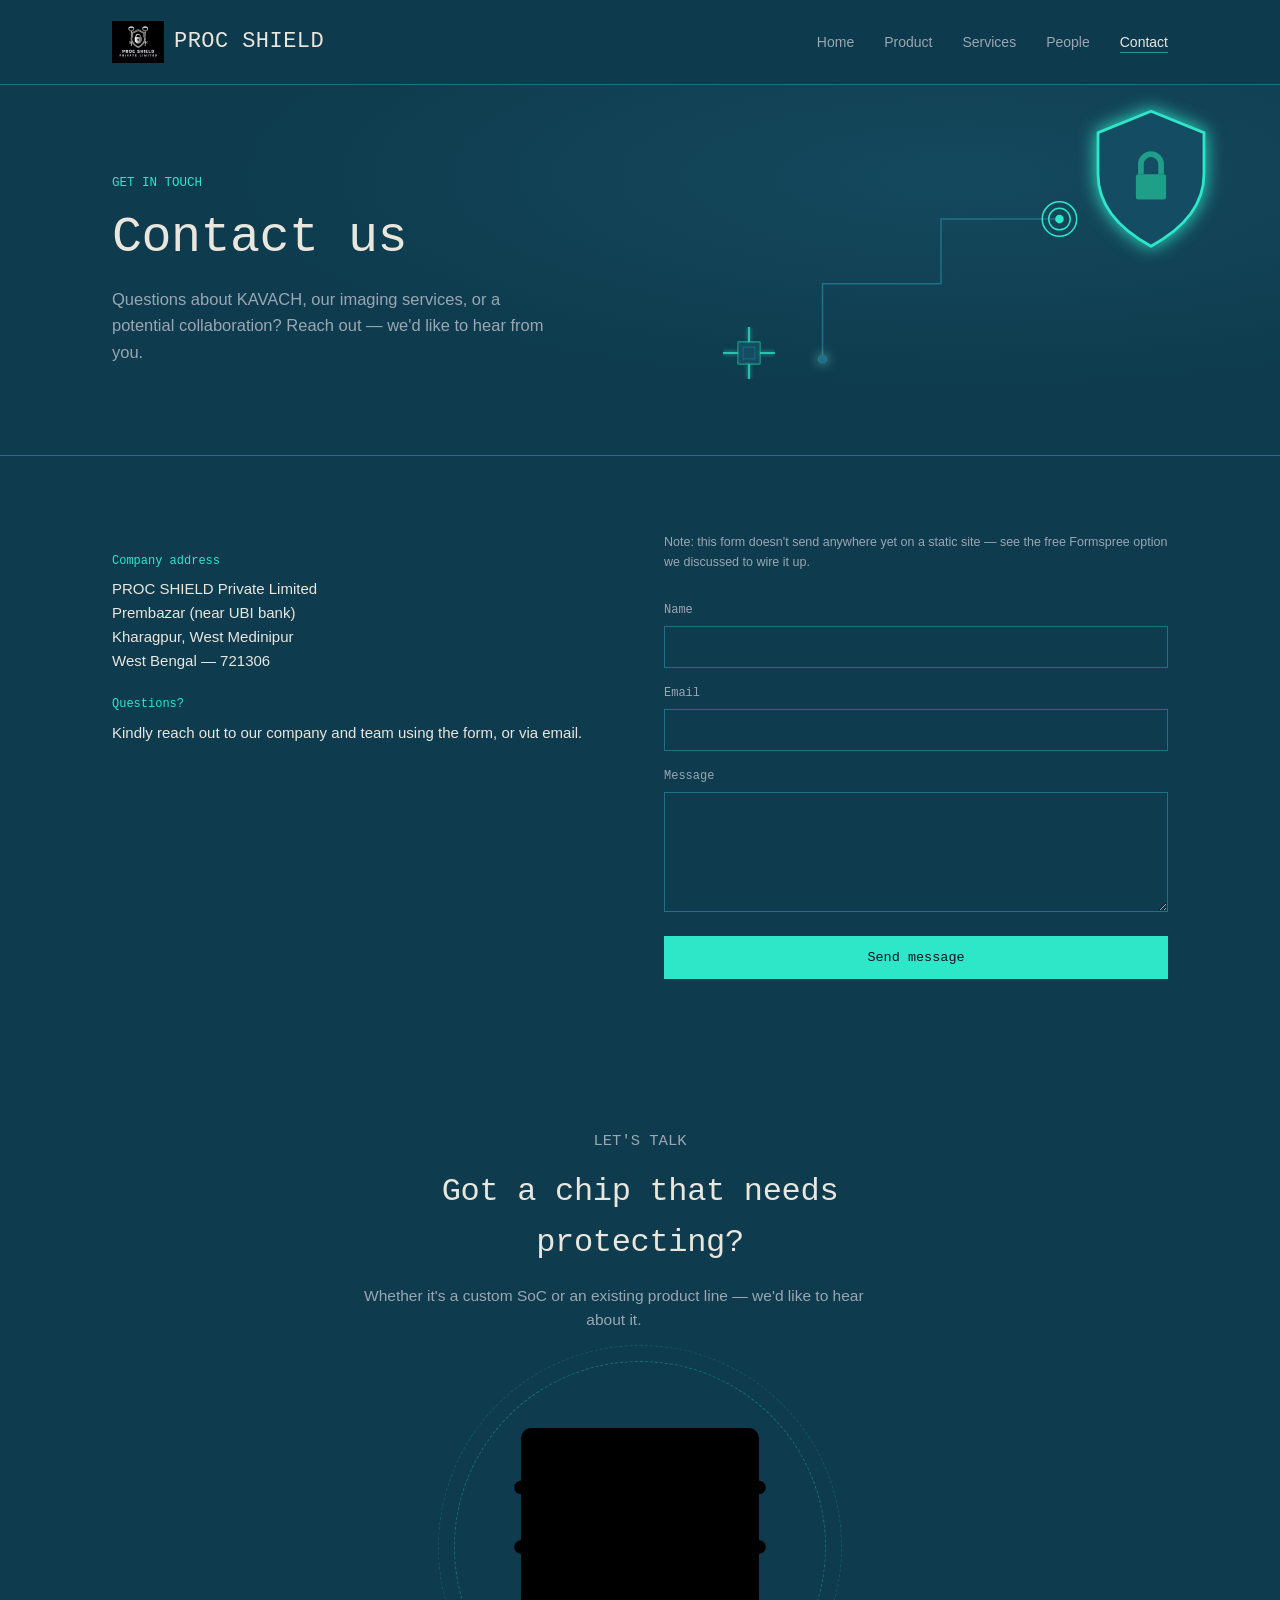
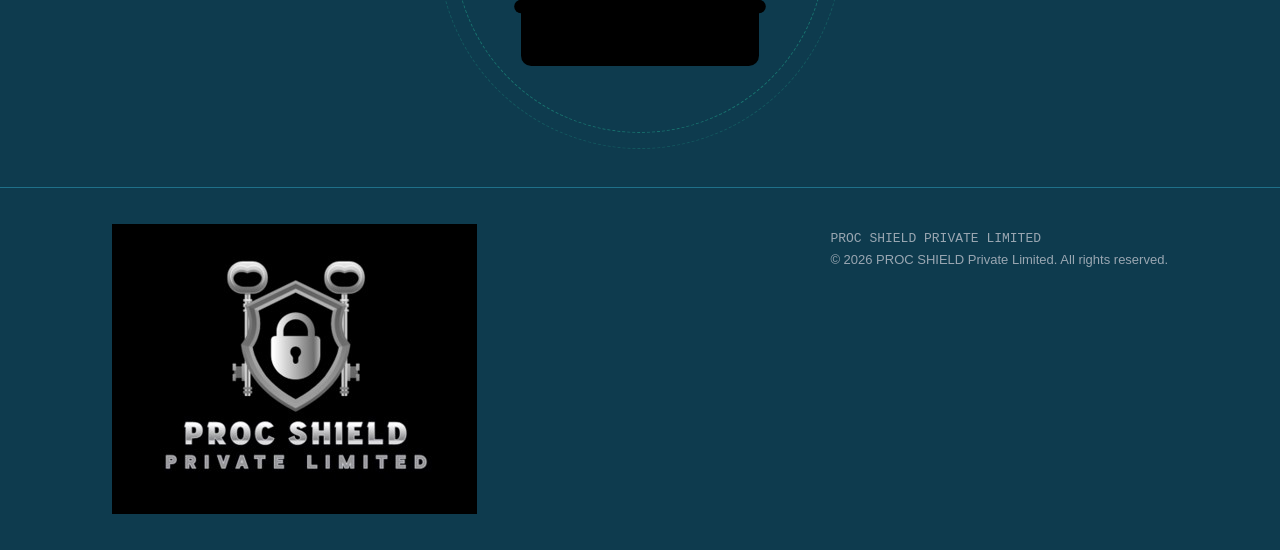
==== commit e210cedc: "Update contact.html" ====
--- a/contact.html
+++ b/contact.html
@@ -110,34 +110,24 @@
         <div class="big-chip-ring r2"></div>
         <div class="big-chip">
           <svg viewBox="0 0 200 200" aria-hidden="true">
-            <rect class="chip-body" x="60" y="60" width="80" height="80" rx="2"/>
-            <circle class="notch" cx="60" cy="60" r="7"/>
-            <rect class="chip-core" x="76" y="76" width="48" height="48"/>
-            <rect class="chip-core-glow" x="80" y="80" width="40" height="40"/>
-            <line class="bpin on" style="animation-delay:0.0s" x1="65" y1="20" x2="65" y2="60"/>
-            <line class="bpin on" style="animation-delay:0.08s" x1="79" y1="20" x2="79" y2="60"/>
-            <line class="bpin on" style="animation-delay:0.16s" x1="93" y1="20" x2="93" y2="60"/>
-            <line class="bpin on" style="animation-delay:0.24s" x1="107" y1="20" x2="107" y2="60"/>
-            <line class="bpin on" style="animation-delay:0.32s" x1="121" y1="20" x2="121" y2="60"/>
-            <line class="bpin on" style="animation-delay:0.4s" x1="135" y1="20" x2="135" y2="60"/>
-            <line class="bpin on" style="animation-delay:0.48s" x1="65" y1="140" x2="65" y2="180"/>
-            <line class="bpin on" style="animation-delay:0.56s" x1="79" y1="140" x2="79" y2="180"/>
-            <line class="bpin on" style="animation-delay:0.64s" x1="93" y1="140" x2="93" y2="180"/>
-            <line class="bpin on" style="animation-delay:0.72s" x1="107" y1="140" x2="107" y2="180"/>
-            <line class="bpin on" style="animation-delay:0.8s" x1="121" y1="140" x2="121" y2="180"/>
-            <line class="bpin on" style="animation-delay:0.88s" x1="135" y1="140" x2="135" y2="180"/>
-            <line class="bpin on" style="animation-delay:0.96s" x1="20" y1="65" x2="60" y2="65"/>
-            <line class="bpin on" style="animation-delay:1.04s" x1="20" y1="79" x2="60" y2="79"/>
-            <line class="bpin on" style="animation-delay:1.12s" x1="20" y1="93" x2="60" y2="93"/>
-            <line class="bpin on" style="animation-delay:1.2s" x1="20" y1="107" x2="60" y2="107"/>
-            <line class="bpin on" style="animation-delay:1.28s" x1="20" y1="121" x2="60" y2="121"/>
-            <line class="bpin on" style="animation-delay:1.36s" x1="20" y1="135" x2="60" y2="135"/>
-            <line class="bpin on" style="animation-delay:1.44s" x1="140" y1="65" x2="180" y2="65"/>
-            <line class="bpin on" style="animation-delay:1.52s" x1="140" y1="79" x2="180" y2="79"/>
-            <line class="bpin on" style="animation-delay:1.6s" x1="140" y1="93" x2="180" y2="93"/>
-            <line class="bpin on" style="animation-delay:1.68s" x1="140" y1="107" x2="180" y2="107"/>
-            <line class="bpin on" style="animation-delay:1.76s" x1="140" y1="121" x2="180" y2="121"/>
-            <line class="bpin on" style="animation-delay:1.84s" x1="140" y1="135" x2="180" y2="135"/>
+            <rect class="pcb-board" x="30" y="30" width="140" height="140" rx="6"/>
+            <g>
+              <path class="pcb-trace on d1" d="M30 65 H65"/>
+              <path class="pcb-trace on d2" d="M30 100 H55"/>
+              <path class="pcb-trace on d3" d="M30 135 H65"/>
+              <path class="pcb-trace on d4" d="M170 65 H135"/>
+              <path class="pcb-trace on d1" d="M170 100 H145"/>
+              <path class="pcb-trace on d2" d="M170 135 H135"/>
+              <circle class="pcb-pad" cx="30" cy="65" r="4"/>
+              <circle class="pcb-pad" cx="30" cy="100" r="4"/>
+              <circle class="pcb-pad" cx="30" cy="135" r="4"/>
+              <circle class="pcb-pad" cx="170" cy="65" r="4"/>
+              <circle class="pcb-pad" cx="170" cy="100" r="4"/>
+              <circle class="pcb-pad" cx="170" cy="135" r="4"/>
+            </g>
+            <rect class="lock-glow" x="66" y="86" width="68" height="58" rx="6"/>
+            <path class="lock-shackle" d="M84 92 v-14 a16 16 0 0 1 32 0 v14"/>
+            <rect class="lock-plate" x="72" y="92" width="56" height="46" rx="4"/>
           </svg>
         </div>
       </div>
@@ -148,8 +138,11 @@
 
 <footer>
   <div class="wrap">
-    <span class="flogo">PROC SHIELD PRIVATE LIMITED</span>
-    <p>&copy; <span id="year"></span> PROC SHIELD Private Limited. All rights reserved.</p>
+    <img src="images/logo.jpg" alt="PROC SHIELD logo" class="foot-logo">
+    <div class="foot-row">
+      <span class="flogo">PROC SHIELD PRIVATE LIMITED</span>
+      <p>&copy; <span id="year"></span> PROC SHIELD Private Limited. All rights reserved.</p>
+    </div>
   </div>
 </footer>
 
--- a/style.css
+++ b/style.css
@@ -64,8 +64,8 @@
 }
 nav.wrap{ display:flex; align-items:center; justify-content:space-between; padding-top: 16px; padding-bottom: 16px; }
 .logo{ display:flex; align-items:center; gap:10px; text-decoration:none; color: var(--ink); }
-.logo img{ height: 32px; width: 32px; object-fit: contain; }
-.logo span{ font-family: var(--mono); font-size: 14.5px; letter-spacing:0.02em; }
+.logo img{ height: 52px; width: 52px; object-fit: contain; }
+.logo span{ font-family: var(--mono); font-size: 22px; letter-spacing:0.02em; }
 .navlinks{ display:flex; gap: 30px; list-style:none; margin:0; padding:0; }
 .navlinks a{ font-size: 14px; text-decoration:none; color: var(--ink-dim); transition: color .2s ease; padding-bottom:2px; border-bottom: 1px solid transparent; }
 .navlinks a:hover, .navlinks a.active{ color: var(--ink); border-bottom-color: var(--accent-dim); }
@@ -83,6 +83,7 @@
 .hero{ position: relative; overflow:hidden; padding: 88px 0 100px; border-bottom: 1px solid var(--panel-line); }
 .hero-grid{ display:grid; grid-template-columns: 1.1fr 0.9fr; gap: 48px; align-items:center; position: relative; z-index: 2; }
 @media (max-width: 860px){ .hero-grid{ grid-template-columns: 1fr; } .hero{ padding: 56px 0 64px; } }
+@media (max-width: 700px){ .page-home .hero > .big-chip-wrap{ display:none; } }
 .eyebrow{ font-family: var(--mono); font-size: 12.5px; color: var(--accent); margin: 0 0 16px; }
 h1.headline{ font-family: var(--mono); font-weight: 500; font-size: clamp(30px, 4.6vw, 50px); line-height: 1.14; letter-spacing: -0.01em; margin: 0 0 20px; }
 .hero p.lede{ font-size: 16.5px; color: var(--ink-dim); max-width: 48ch; margin: 0 0 30px; }
@@ -241,6 +242,21 @@
 .big-chip .notch{ fill: var(--bg); stroke: var(--accent-dim); stroke-width:1; }
 .big-chip .bpin{ stroke: var(--panel-line); stroke-width:2.4; }
 .big-chip .bpin.on{ stroke: var(--accent); filter: drop-shadow(0 0 4px var(--accent)); animation: pinFlash 2.4s ease-in-out infinite; }
+/* ---------- shield-lock animation (non-IC hardware-security motif) ---------- */
+.shield-wrap{ width:130px; height:145px; }
+.shield-wrap svg{ width:100%; height:100%; overflow:visible; }
+.shield-outline{
+  fill: var(--panel); stroke: var(--accent); stroke-width:2.2;
+  filter: drop-shadow(0 0 7px var(--accent));
+  animation: shieldPulse 3s ease-in-out infinite;
+}
+@keyframes shieldPulse{ 0%,100%{ stroke-opacity:.55; } 50%{ stroke-opacity:1; } }
+.shield-scan{ fill: var(--accent); opacity:.28; animation: shieldScan 3.6s ease-in-out infinite; }
+@keyframes shieldScan{ 0%{ transform: translateY(-70px); } 50%{ transform: translateY(70px); } 100%{ transform: translateY(-70px); } }
+.shield-lock-body{ fill: var(--accent-dim); }
+.shield-lock-shackle{ fill:none; stroke: var(--accent-dim); stroke-width:4.5; }
+.shield-lock-glow{ fill: var(--accent); opacity:0; animation: bigCoreGlow 3.2s ease-in-out infinite; }
+
 .reveal{ opacity:0; transform: translateY(14px); transition: opacity .6s ease, transform .6s ease; }
 .reveal.in{ opacity:1; transform:none; }
 
@@ -294,7 +310,7 @@
 
 /* ---- PEOPLE: slate navy, soft blue accent, staggered rise + glow ring ---- */
 body.page-people{
-  --bg:#1C3A5C; --panel:#25476B; --panel-line:#3A5E82; --accent:#8FC2EF; --accent-dim:#5688B3; --signal:#B7DBF8;
+  --bg:#182B57; --panel:#22376B; --panel-line:#3B5490; --accent:#5CC8FF; --accent-dim:#3E7FB8; --signal:#9FE0FF;
 }
 .page-people .hero-bg{ position:absolute; inset:0; background: radial-gradient(ellipse at 30% 20%, rgba(127,184,232,0.10), transparent 55%); z-index:0; }
 .page-people .ring{ fill:none; stroke: var(--accent-dim); stroke-width:1; opacity:.5; animation: plRing 3.6s ease-out infinite; transform-origin: center; }
@@ -306,7 +322,7 @@
 
 /* ---- CONTACT: deep navy-teal, teal accent, breathing signal + traveling dot ---- */
 body.page-contact{
-  --bg:#123B54; --panel:#1B4A66; --panel-line:#2E6685; --accent:#5FD0EA; --accent-dim:#3B9CB8; --signal:#9FE6F5;
+  --bg:#0E3B4E; --panel:#134C63; --panel-line:#1F7089; --accent:#2EE6C8; --accent-dim:#1F9E88; --signal:#7CF5DE;
 }
 .page-contact .hero-bg{ position:absolute; inset:0; background: radial-gradient(ellipse at 75% 25%, rgba(79,195,224,0.10), transparent 55%); z-index:0; }
 .page-contact .breathe{ fill:none; stroke: var(--accent); stroke-width:1.4; animation: ctBreathe 2.8s ease-in-out infinite; transform-origin: center; }
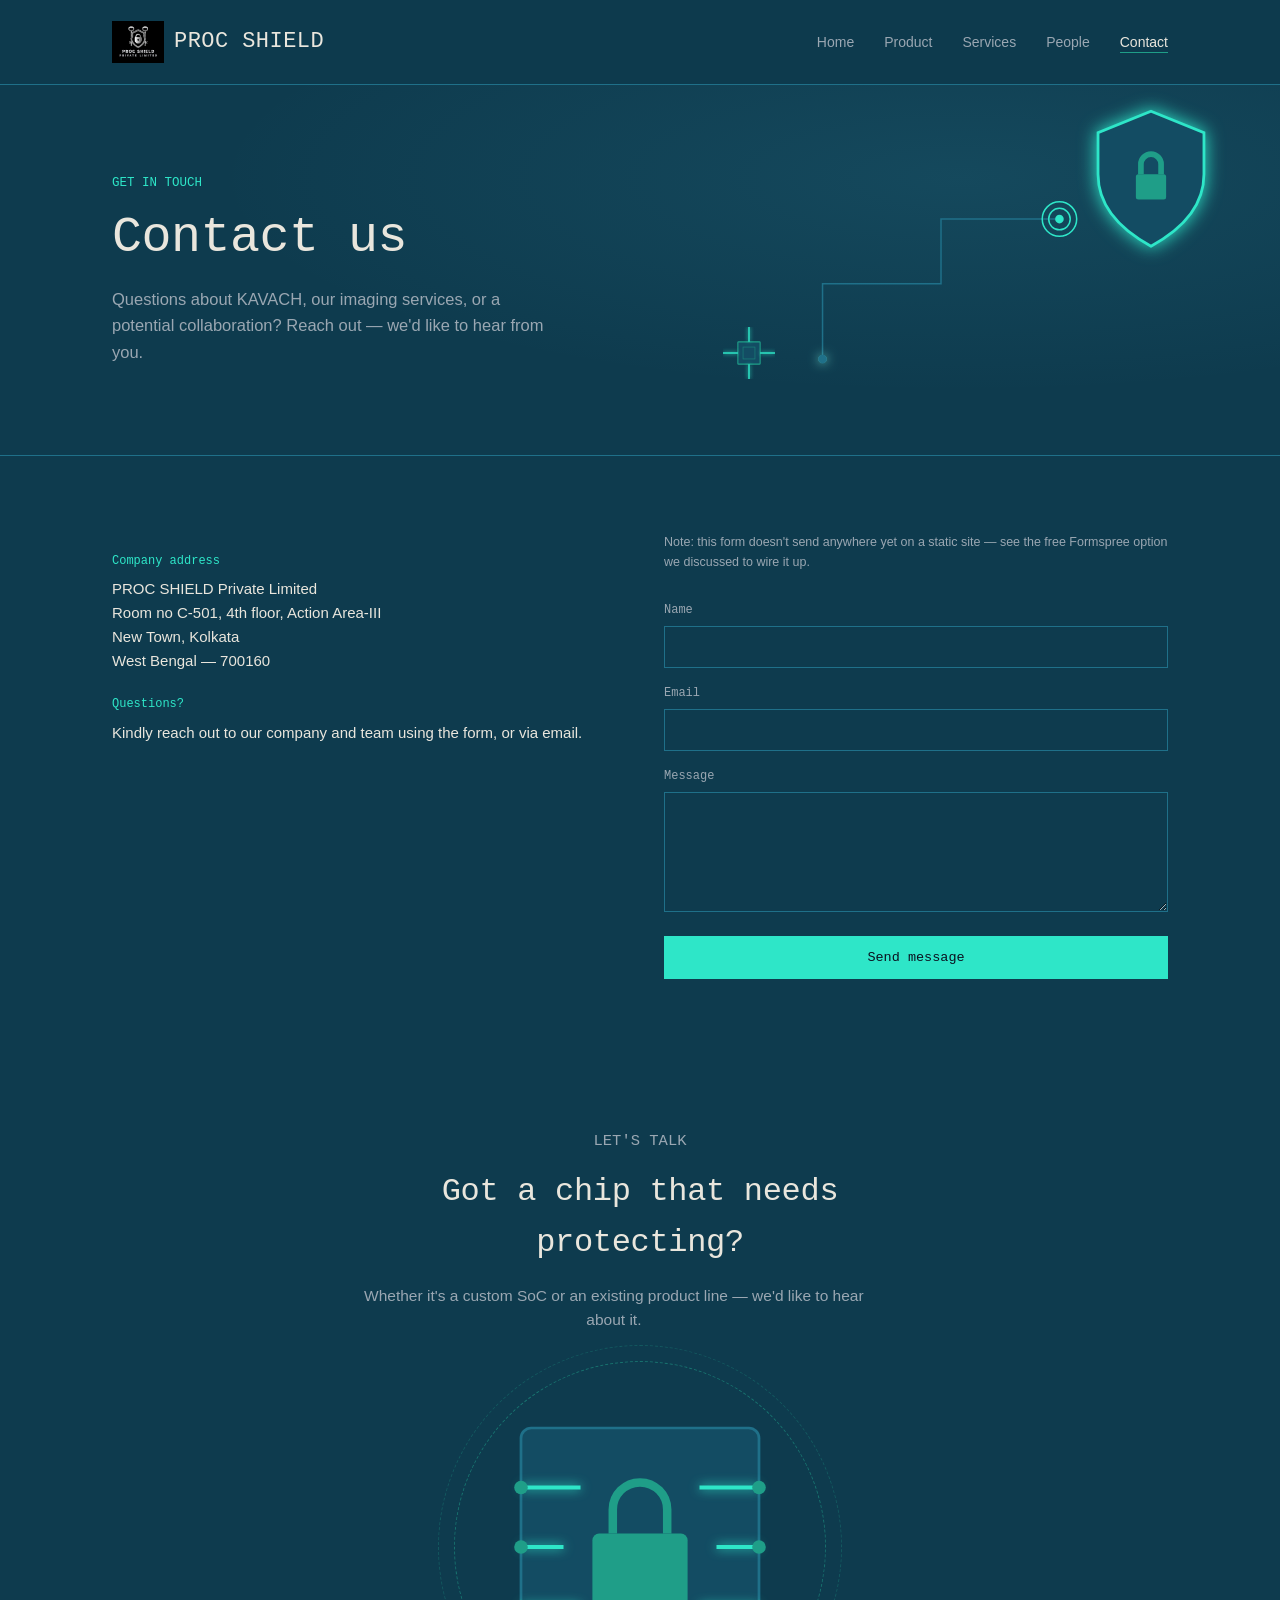
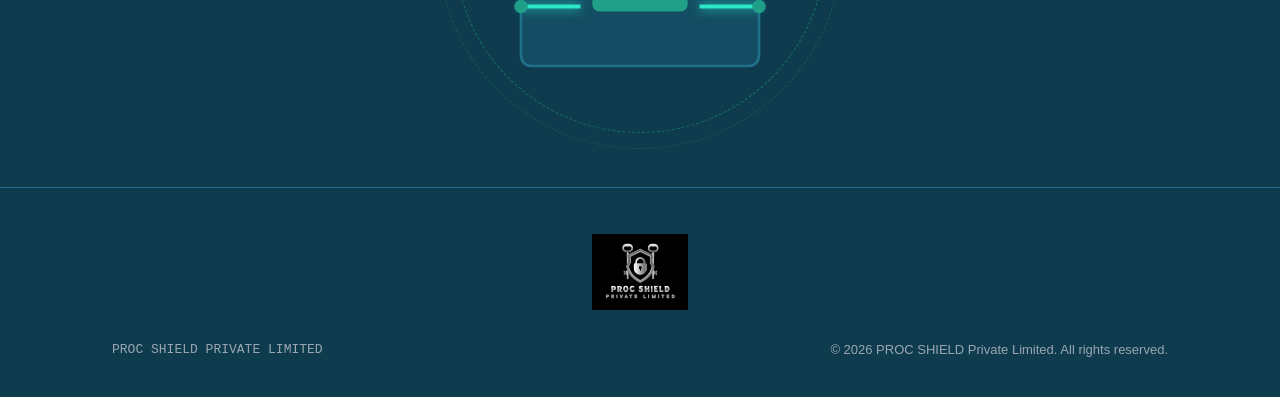
==== commit be204531: "Update contact.html" ====
--- a/contact.html
+++ b/contact.html
@@ -73,7 +73,7 @@
         <div class="reveal">
           <dl class="contact-info">
             <dt>Company address</dt>
-            <dd>PROC SHIELD Private Limited<br>Prembazar (near UBI bank)<br>Kharagpur, West Medinipur<br>West Bengal &mdash; 721306</dd>
+            <dd>PROC SHIELD Private Limited<br>Room no C-501, 4th floor, Action Area-III<br>New Town, Kolkata<br>West Bengal &mdash; 700160</dd>
             <dt>Questions?</dt>
             <dd>Kindly reach out to our company and team using the form, or via email.</dd>
           </dl>
--- a/style.css
+++ b/style.css
@@ -167,7 +167,9 @@
 .form-note{ font-size: 12.5px; color: var(--ink-dim); margin-top: -4px; }
 
 footer{ padding: 36px 0; }
-footer .wrap{ display:flex; justify-content:space-between; flex-wrap:wrap; gap:12px; }
+footer .wrap{ display:flex; flex-direction:column; align-items:center; gap:20px; }
+footer .foot-logo{ width:96px; height:96px; object-fit:contain; }
+footer .foot-row{ display:flex; justify-content:space-between; flex-wrap:wrap; gap:12px; width:100%; }
 footer p{ font-size: 13px; color: var(--ink-dim); margin:0; }
 footer .flogo{ font-family: var(--mono); font-size:13px; color: var(--ink-dim); }
 
@@ -258,6 +260,28 @@
 .shield-lock-glow{ fill: var(--accent); opacity:0; animation: bigCoreGlow 3.2s ease-in-out infinite; }
 
 .reveal{ opacity:0; transform: translateY(14px); transition: opacity .6s ease, transform .6s ease; }
+
+/* ---------- fingerprint scan (People bottom graphic) ---------- */
+.fp-frame{ fill:none; stroke: var(--panel-line); stroke-width:2; }
+.fp-ridges{ animation: fpPulse 3.4s ease-in-out infinite; filter: drop-shadow(0 0 5px var(--accent)); }
+.fp-ridges ellipse{ fill:none; stroke: var(--accent-dim); stroke-width:2.6; }
+.fp-ridges ellipse:nth-child(odd){ stroke: var(--accent); opacity:.9; }
+@keyframes fpPulse{ 0%,100%{ opacity:.6; } 50%{ opacity:1; } }
+.fp-scan{ fill: var(--accent); opacity:.3; animation: fpScanMove 3s ease-in-out infinite; }
+@keyframes fpScanMove{ 0%{ transform: translateY(-10px); } 50%{ transform: translateY(190px); } 100%{ transform: translateY(-10px); } }
+
+/* ---------- padlocked circuit board (Contact bottom graphic) ---------- */
+.pcb-board{ fill: var(--panel); stroke: var(--panel-line); stroke-width:1.6; }
+.pcb-trace{ stroke: var(--panel-line); stroke-width:2.4; fill:none; }
+.pcb-trace.on{ stroke: var(--accent); filter: drop-shadow(0 0 3px var(--accent)); animation: pinFlash 2.4s ease-in-out infinite; }
+.pcb-trace.on.d1{ animation-delay:.2s; }
+.pcb-trace.on.d2{ animation-delay:.4s; }
+.pcb-trace.on.d3{ animation-delay:.6s; }
+.pcb-trace.on.d4{ animation-delay:.8s; }
+.pcb-pad{ fill: var(--accent-dim); }
+.lock-plate{ fill: var(--accent-dim); }
+.lock-shackle{ fill:none; stroke: var(--accent-dim); stroke-width:5; }
+.lock-glow{ fill:none; stroke: var(--accent); stroke-width:1.5; opacity:0; animation: bigCoreGlow 3s ease-in-out infinite; }
 .reveal.in{ opacity:1; transform:none; }
 
 /* =========================================================
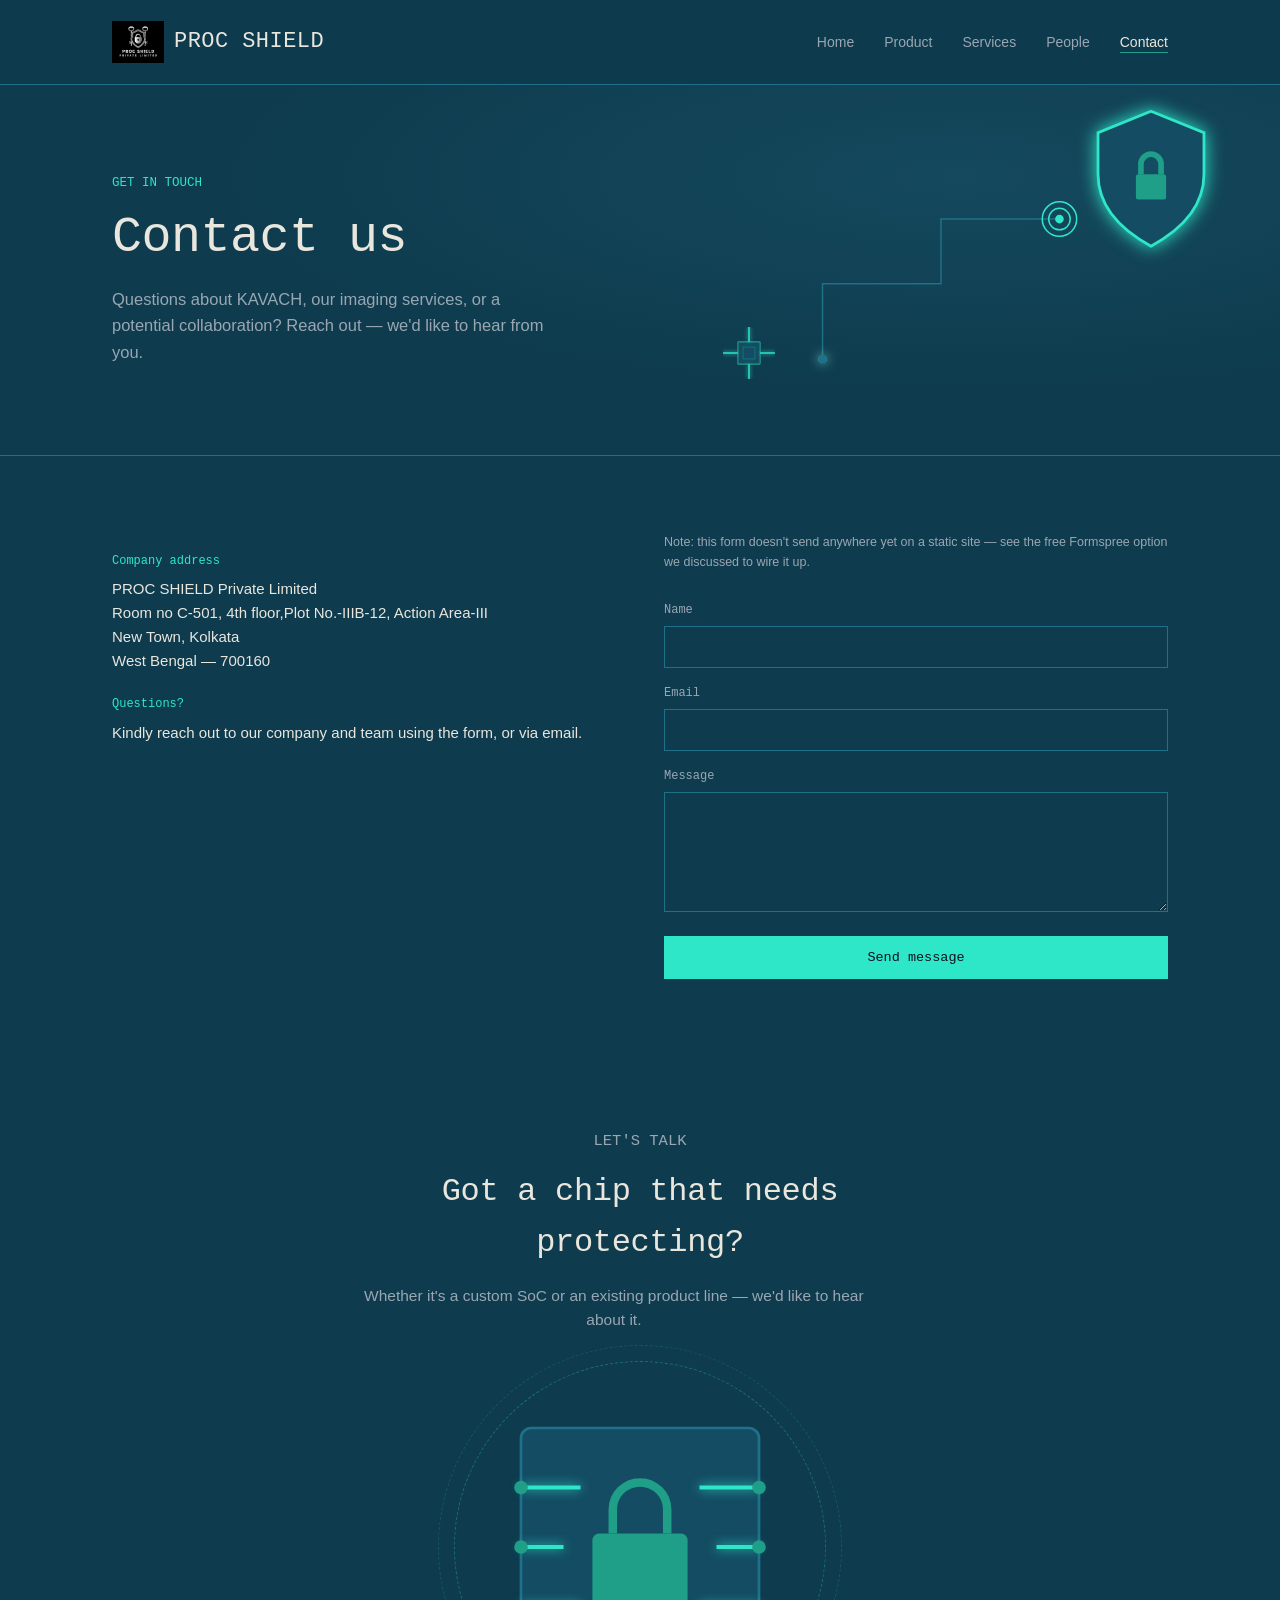
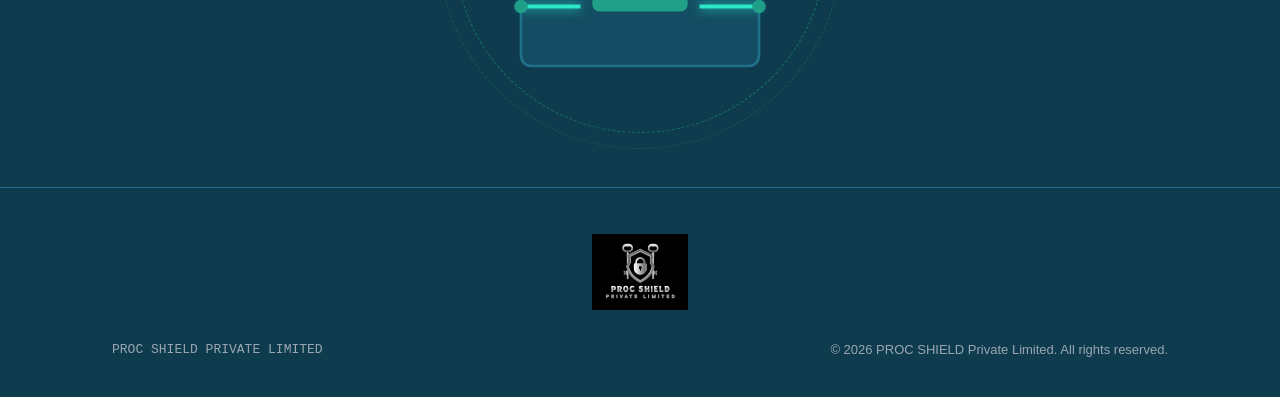
==== commit dc21eadb: "Update contact.html" ====
--- a/contact.html
+++ b/contact.html
@@ -73,7 +73,7 @@
         <div class="reveal">
           <dl class="contact-info">
             <dt>Company address</dt>
-            <dd>PROC SHIELD Private Limited<br>Room no C-501, 4th floor, Action Area-III<br>New Town, Kolkata<br>West Bengal &mdash; 700160</dd>
+            <dd>PROC SHIELD Private Limited<br>Room no C-501, 4th floor,Plot No.-IIIB-12, Action Area-III<br>New Town, Kolkata<br>West Bengal &mdash; 700160</dd>
             <dt>Questions?</dt>
             <dd>Kindly reach out to our company and team using the form, or via email.</dd>
           </dl>
